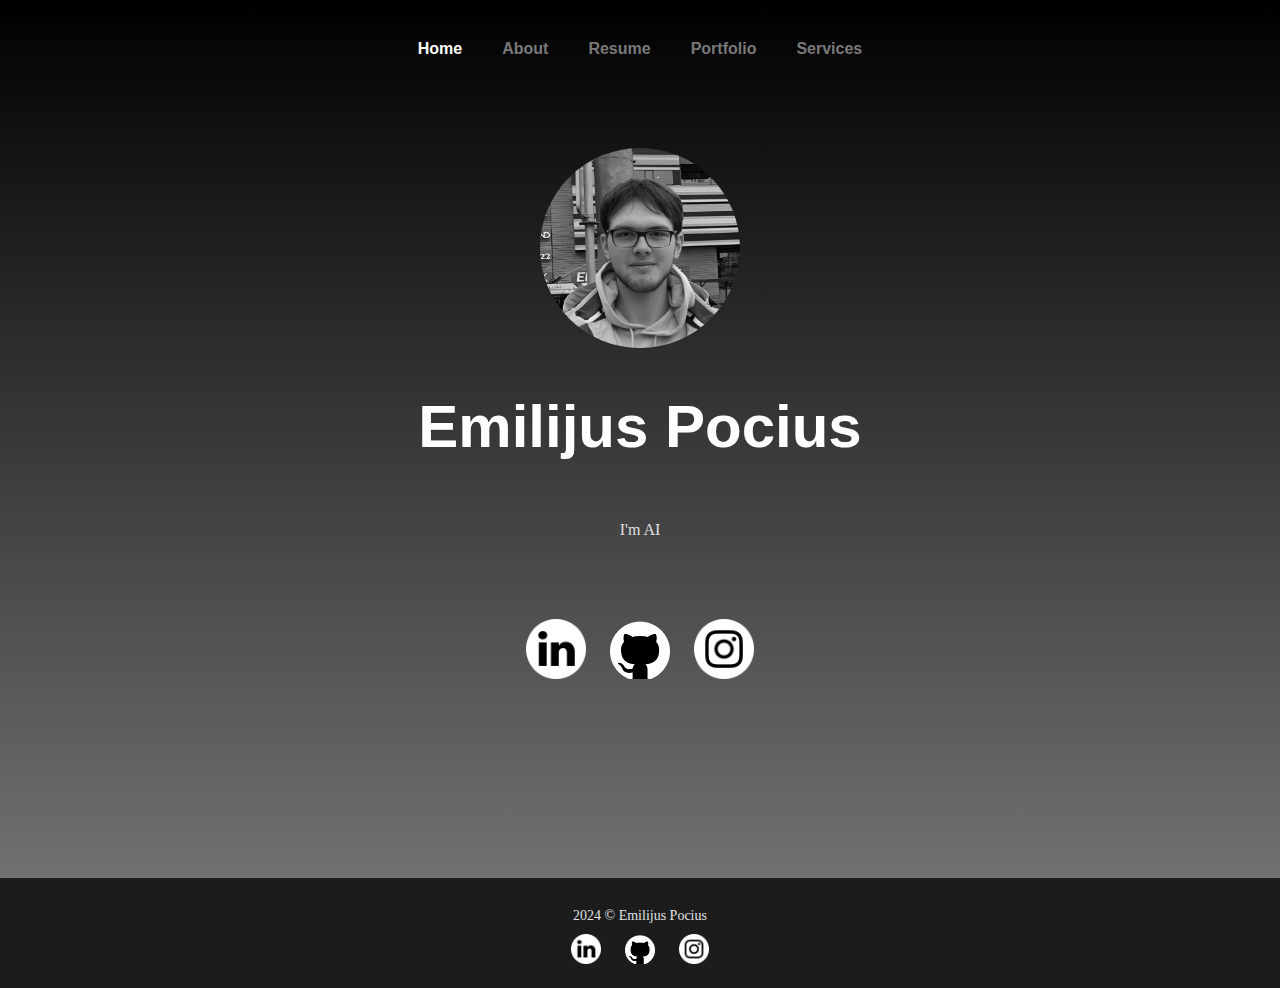
==== index.html @ 770618f8 "Fix" ====
<!DOCTYPE html>
<html lang="en">
<head>
    <meta charset="UTF-8">
    <meta name="author" content="Emilijus Pocius">
    <meta name="description" content="Laboratorinis darbas">
    <title>Emilijus Pocius</title>
    <link rel="stylesheet" href="styles.css">
    <script src="JS/loadingScript.js"></script>
    <script src="JS/activeClassScript.js"></script>
    <!-- Sukūrė: Emilijus Pocius, EDIf-23/2 -->
</head>
<body>

    <nav id="navmenu">
        <ul>
            <li><a href="index.html"><b>Home</b></a></li>
            <li><a href="about.html"><b>About</b></a></li>
            <li><a href="resume.html"><b>Resume</b></a></li>
            <li><a href="portfolio.html"><b>Portfolio</b></a></li>
            <li><a href="services.html"><b>Services</b></a></li>
        </ul>
    </nav>

    <section id="home">
        <div class="profile-img">
            <img src="Files/profile-img.png" width="200" alt="Profile Image">
        </div>
        <h1>Emilijus Pocius</h1>
        <p>I'm AI</p>
        <div id="socials" class="socials">
            <a href="https://www.linkedin.com/in/emilijus-pocius-7b3782293/" target="_blank" aria-label="LinkedIn">
                <img src="Files/linkedin-logo.png" width="60" class="linkedin" alt="LinkedIn Logo">
            </a>
            <a href="https://github.com/EmilijusPocius" target="_blank" aria-label="GitHub">
                <img src="Files/github-logo.png" width="60" class="github" alt="GitHub Logo">
            </a>
            <a href="https://www.instagram.com/pocius147/" target="_blank" aria-label="Instagram">
                <img src="Files/instagram-logo.png" width="60" class="instagram" alt="Instagram Logo">
            </a>
        </div>   
    </section>

    <div class="loader"></div>

    <footer id="footer">
        <div class="footer-content">
            <p> 2024 &copy; Emilijus Pocius</p>
            <div class="footer-socials">
                <a href="https://www.linkedin.com/in/emilijus-pocius-7b3782293/" target="_blank" aria-label="LinkedIn">
                    <img src="Files/linkedin-logo.png" width="30" alt="LinkedIn Logo">
                </a>
                <a href="https://github.com/EmilijusPocius" target="_blank" aria-label="GitHub">
                    <img src="Files/github-logo.png" width="30" alt="GitHub Logo">
                </a>
                <a href="https://www.instagram.com/pocius147/" target="_blank" aria-label="Instagram">
                    <img src="Files/instagram-logo.png" width="30" alt="Instagram Logo">
                </a>
            </div>
        </div>
    </footer>

</body>
</html>
---- styles.css ----
* {
    box-sizing: border-box;
}

html, body {
    margin: 0;
    background: linear-gradient(#000000, #7f7f7f);
}

.loader {
    z-index: 1000;
    position: fixed;
    top: 0;
    left: 0;
    width: 100vw;
    height: 100vh;
    display: flex;
    justify-content: center;
    align-items: center;
    background-color: #000000;
    transition: opacity 0.75s, visibility 0.75s;
}

.loader-hidden {
    opacity: 0;
    visibility: hidden;
}

.loader::after {
    content: "";
    width: 60px;
    height: 60px;
    border: 15px solid #000000;
    border-radius: 100px;
    border-top-color: #ffffff;
    border-bottom-color: #ffffff;
    animation: loading 1s  infinite;
}

@keyframes loading {
    from {
        transform: rotate(0turn);
    }
    to {
        transform: rotate(1turn);
    }
}

#navmenu {
    padding: 20px;
    width: 100%;
}

#navmenu a {
    position: relative;
    z-index: 10;
}

#navmenu ul {
    list-style: none;
    padding: 0;
    margin: 20px 0 0 0;
    display: flex;
    justify-content: center;
}

#navmenu ul li a {
    font-family: 'Roboto', sans-serif;
    text-decoration: none;
    color: #797979;
    padding: 20px;
}

#navmenu ul li a:hover {
    color: #ffffff;
}

#navmenu ul li a.active {
    color: #ffffff;
}

h1, h2, h3, h4, h5, h6 {
    font-family: 'Roboto', sans-serif;
    font-weight: 600;
    color: #ffffff;
}

h1 {
    font-size: 60px;
    text-align: center;
}

h2 {
    font-size: 40px;
    text-align: center;
}

h3 {
    font-size: 30px;
}

p {
    font-family: 'Georgia', serif;
    font-size: 16px;
    font-weight: 400;
    color: #e0e0e0;
    margin-bottom: 16px;
}

#home {
    text-align: center;
    padding: 20px;
    height: 900px;
    width: 100%;
    margin-top: -100px;
}

#home p {
    padding: 20px;
    margin-bottom: 60px;
}

#socials img {
    transition: transform 0.3s ease, opacity 0.3s ease;
    cursor: pointer;
}

#socials img:hover {
    transform: scale(1.1);
    opacity: 0.8;
}

.profile-img img {
    margin-top: 150px;
    border-radius: 50%;
}

.socials a {
    margin: 0px 10px;
    display: inline-block;
    transition: transform 0.3s ease;
}

.socials img {
    border-radius: 8px;
}

.socials a:hover {
    transform: scale(1.1);
    opacity: 0.8;
}

#footer {
    background-color: #1c1c1c;
    color: #ffffff;
    text-align: center;
    padding: 20px 0;
    position: relative;
    bottom: 0;
    width: 100%;
    font-family: 'Roboto', sans-serif;
}

.footer-content {
    max-width: 800px;
    margin: 0 auto;
}

.footer-socials a {
    margin: 0 10px;
    display: inline-block;
    transition: transform 0.3s ease;
}

.footer-socials img {
    transition: transform 0.3s ease, opacity 0.3s ease;
}

.footer-socials a:hover img {
    transform: scale(1.2);
    opacity: 0.8;
}

.footer-content p {
    margin: 10px 0;
    font-size: 14px;
}
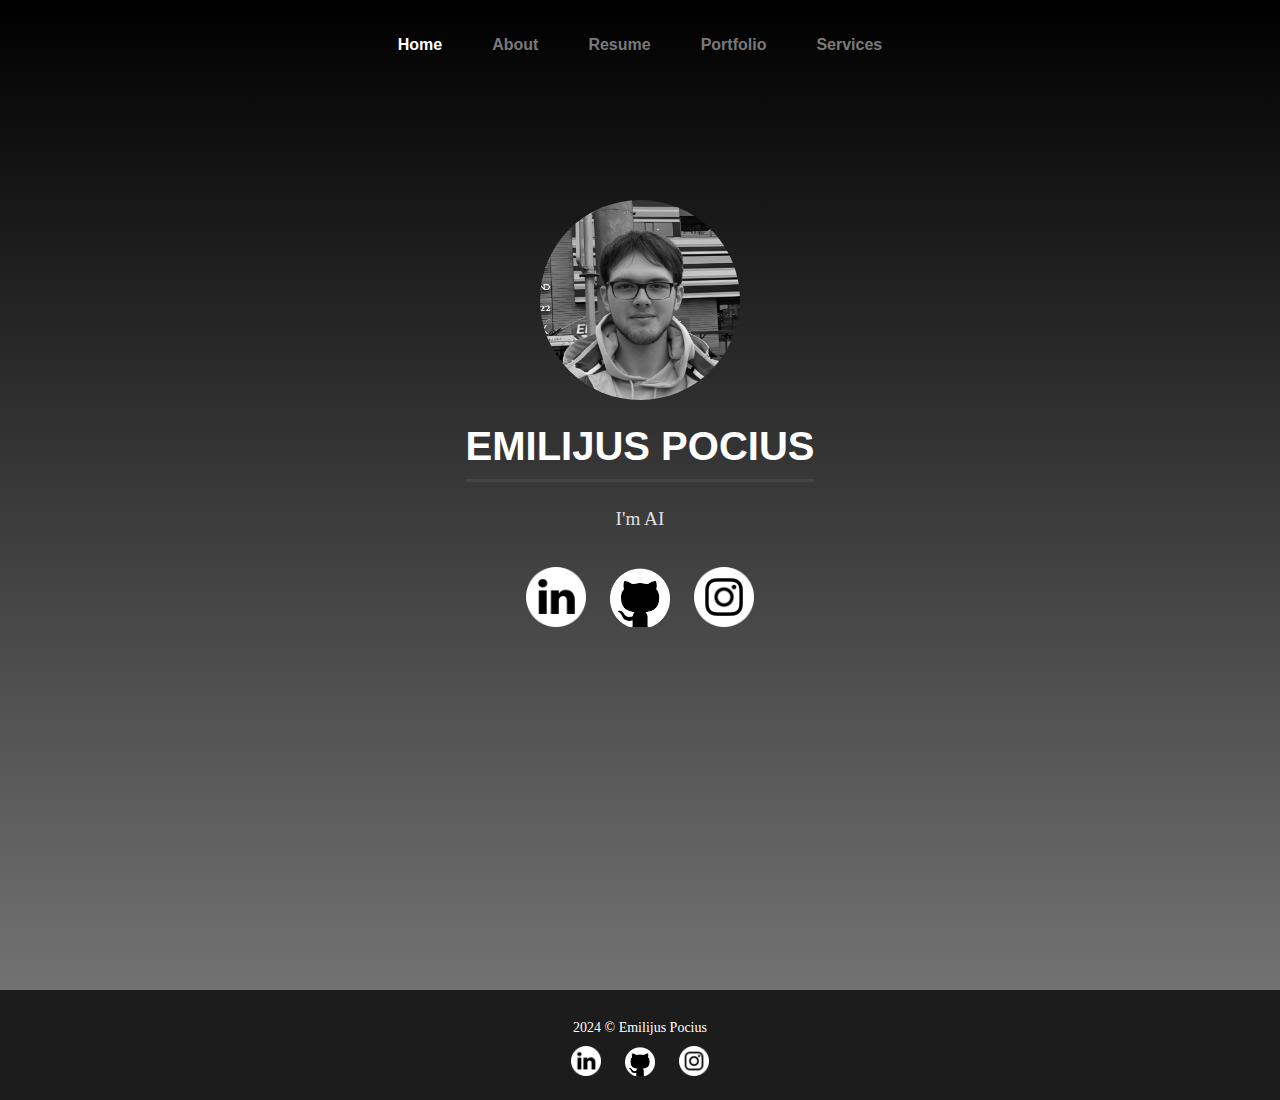
==== commit 1292ba04: "Responsive layout" ====
--- a/index.html
+++ b/index.html
@@ -4,6 +4,7 @@
     <meta charset="UTF-8">
     <meta name="author" content="Emilijus Pocius">
     <meta name="description" content="Laboratorinis darbas">
+    <meta name="viewport" content="width=device-width, initial-scale=1.0">
     <title>Emilijus Pocius</title>
     <link rel="stylesheet" href="styles.css">
     <script src="JS/loadingScript.js"></script>
@@ -24,7 +25,7 @@
 
     <section id="home">
         <div class="profile-img">
-            <img src="Files/profile-img.png" width="200" alt="Profile Image">
+            <img src="Files/profile-img.png" alt="Profile Image">
         </div>
         <h1>Emilijus Pocius</h1>
         <p>I'm AI</p>
--- a/styles.css
+++ b/styles.css
@@ -1,5 +1,7 @@
 * {
     box-sizing: border-box;
+    margin: 0;
+    padding: 0;
 }
 
 html, body {
@@ -7,6 +9,7 @@
     background: linear-gradient(#000000, #7f7f7f);
 }
 
+/* Loading Screen */
 .loader {
     z-index: 1000;
     position: fixed;
@@ -45,9 +48,12 @@
         transform: rotate(1turn);
     }
 }
-
+/* --------- */
+
+/* Navmenu */
 #navmenu {
-    padding: 20px;
+    padding: 4vh;
+    top: 0;
     width: 100%;
 }
 
@@ -58,66 +64,57 @@
 
 #navmenu ul {
     list-style: none;
-    padding: 0;
-    margin: 20px 0 0 0;
     display: flex;
     justify-content: center;
+    gap: 20px;
 }
 
 #navmenu ul li a {
     font-family: 'Roboto', sans-serif;
     text-decoration: none;
     color: #797979;
-    padding: 20px;
-}
-
-#navmenu ul li a:hover {
-    color: #ffffff;
-}
-
+    padding: 15px;
+    transition: color 0.3s ease;
+}
+
+#navmenu ul li a:hover,
 #navmenu ul li a.active {
     color: #ffffff;
 }
+/* --------- */
 
 h1, h2, h3, h4, h5, h6 {
     font-family: 'Roboto', sans-serif;
-    font-weight: 600;
-    color: #ffffff;
-}
-
-h1 {
-    font-size: 60px;
-    text-align: center;
-}
-
-h2 {
-    font-size: 40px;
-    text-align: center;
-}
-
-h3 {
-    font-size: 30px;
 }
 
 p {
     font-family: 'Georgia', serif;
-    font-size: 16px;
-    font-weight: 400;
-    color: #e0e0e0;
-    margin-bottom: 16px;
-}
-
-#home {
+}
+
+#home, #about, #resume, #portfolio, #services {
     text-align: center;
     padding: 20px;
-    height: 900px;
+    min-height: 100vh;
     width: 100%;
-    margin-top: -100px;
+}
+
+/* Home Section */
+#home h1 {
+    font-size: 2.5rem;
+    margin-bottom: 20px;
+    font-weight: 700;
+    text-transform: uppercase;
+    color: #ffffff;
+    border-bottom: 3px solid #444;
+    display: inline-block;
+    padding-bottom: 10px;
 }
 
 #home p {
-    padding: 20px;
-    margin-bottom: 60px;
+    font-size: 1.2rem;
+    line-height: 1.8;
+    margin-bottom: 30px;
+    color: #e0e0e0;
 }
 
 #socials img {
@@ -131,8 +128,10 @@
 }
 
 .profile-img img {
-    margin-top: 150px;
+    margin-top: 10vh;
     border-radius: 50%;
+    max-width: 200px;
+    margin-bottom: 20px;
 }
 
 .socials a {
@@ -149,7 +148,147 @@
     transform: scale(1.1);
     opacity: 0.8;
 }
-
+/* --------- */
+
+/* About Section */
+#about {
+    padding: 40px 20px;
+    max-width: 1200px;
+    margin: 0 auto;
+    text-align: center;
+    color: #ffffff;
+    font-family: 'Roboto', sans-serif;
+}
+
+#about h2 {
+    font-size: 2.5rem;
+    margin-bottom: 20px;
+    font-weight: 700;
+    text-transform: uppercase;
+    color: #ffffff;
+    border-bottom: 3px solid #444;
+    display: inline-block;
+    padding-bottom: 10px;
+}
+
+#about p {
+    font-size: 1.2rem;
+    line-height: 1.8;
+    margin-bottom: 30px;
+    color: #e0e0e0;
+}
+
+#about h3 {
+    font-size: 2rem;
+    margin-top: 30px;
+    color: #fafafa;
+}
+
+#about ul {
+    list-style: none;
+    padding: 0;
+    margin: 0;
+}
+
+#about ul li {
+    font-size: 1rem;
+    margin: 10px 0;
+    color: #cccccc;
+}
+
+#about ul li b {
+    color: #ffffff;
+}
+
+#about div {
+    margin-bottom: 20px;
+}
+
+#about .info-wrapper {
+    display: flex;
+    justify-content: center;
+    flex-wrap: wrap;
+    gap: 20px;
+}
+/* --------- */
+
+/* Resume Section*/
+#resume {
+    max-width: 1200px;
+    margin: 40px auto;
+    padding: 20px;
+    border-radius: 10px;
+}
+
+#resume h2 {
+    text-align: center;
+    color: #ffffff;
+    font-size: 2rem;
+    margin-bottom: 20px;
+    font-family: 'Roboto', sans-serif;
+}
+
+.resume-summary {
+    text-align: center;
+    font-size: 1.2rem;
+    color: #e0e0e0;
+    margin-bottom: 30px;
+    font-family: 'Open Sans', sans-serif;
+}
+
+.resume-section {
+    margin-bottom: 30px;
+}
+
+.resume-section h3 {
+    font-size: 1.5rem;
+    color: #ffffff;
+    border-bottom: 2px solid #ddd;
+    padding-bottom: 5px;
+    margin-bottom: 15px;
+}
+
+.resume-item {
+    padding: 10px 15px;
+    margin-bottom: 15px;
+}
+
+.resume-item h4 {
+    font-size: 1.3rem;
+    color: #e0e0e0;
+    margin-bottom: 5px;
+}
+
+.resume-item h5 {
+    font-size: 1.1rem;
+    color: #e0e0e0;
+    margin-bottom: 10px;
+}
+
+.resume-item p {
+    margin: 5px 0;
+    color: #cccccc;
+    line-height: 1.6;
+}
+
+.contact-info {
+    list-style: none;
+    padding: 0;
+    margin: 10px 0;
+}
+
+.contact-info li {
+    margin: 5px 0;
+    color: #cccccc;
+}
+
+.contact-info a {
+    color: #cccccc;
+    text-decoration: none;
+}
+/* --------- */
+
+/* Footer */
 #footer {
     background-color: #1c1c1c;
     color: #ffffff;
@@ -173,6 +312,8 @@
 }
 
 .footer-socials img {
+    max-width: 30px;
+    width: 100%; 
     transition: transform 0.3s ease, opacity 0.3s ease;
 }
 
@@ -184,4 +325,67 @@
 .footer-content p {
     margin: 10px 0;
     font-size: 14px;
-}+}
+/* --------- */
+
+/* Responsive Screen */
+@media (max-width: 768px) {
+    h1 {
+        font-size: 2rem; /* Smaller font size */
+    }
+
+    .profile-img img {
+        max-width: 150px;
+    }
+
+    #navmenu ul {
+        flex-direction: row; /* Stack nav links */
+        gap: 0px;
+    }
+
+    #navmenu ul li a {
+        font-size: 0.9rem;
+        padding: 10px;
+    }
+
+    .socials img {
+        max-width: 40px;
+    }
+
+    #about .info-wrapper {
+        flex-direction: column;
+        align-items: center;
+    }
+
+    #about .info-wrapper > div {
+        text-align: center;
+    }
+}
+
+@media (max-width: 480px) {
+    h1 {
+        font-size: 1.5rem;
+    }
+
+    .profile-img img {
+        max-width: 120px;
+    }
+
+    #navmenu ul li a {
+        font-size: 0.5rem;
+        padding: 10px;
+    }
+
+    p {
+        font-size: 0.9rem;
+    }
+
+    .socials img {
+        max-width: 30px;
+    }
+
+    #footer p {
+        font-size: 0.8rem;
+    }
+}
+/* --------- */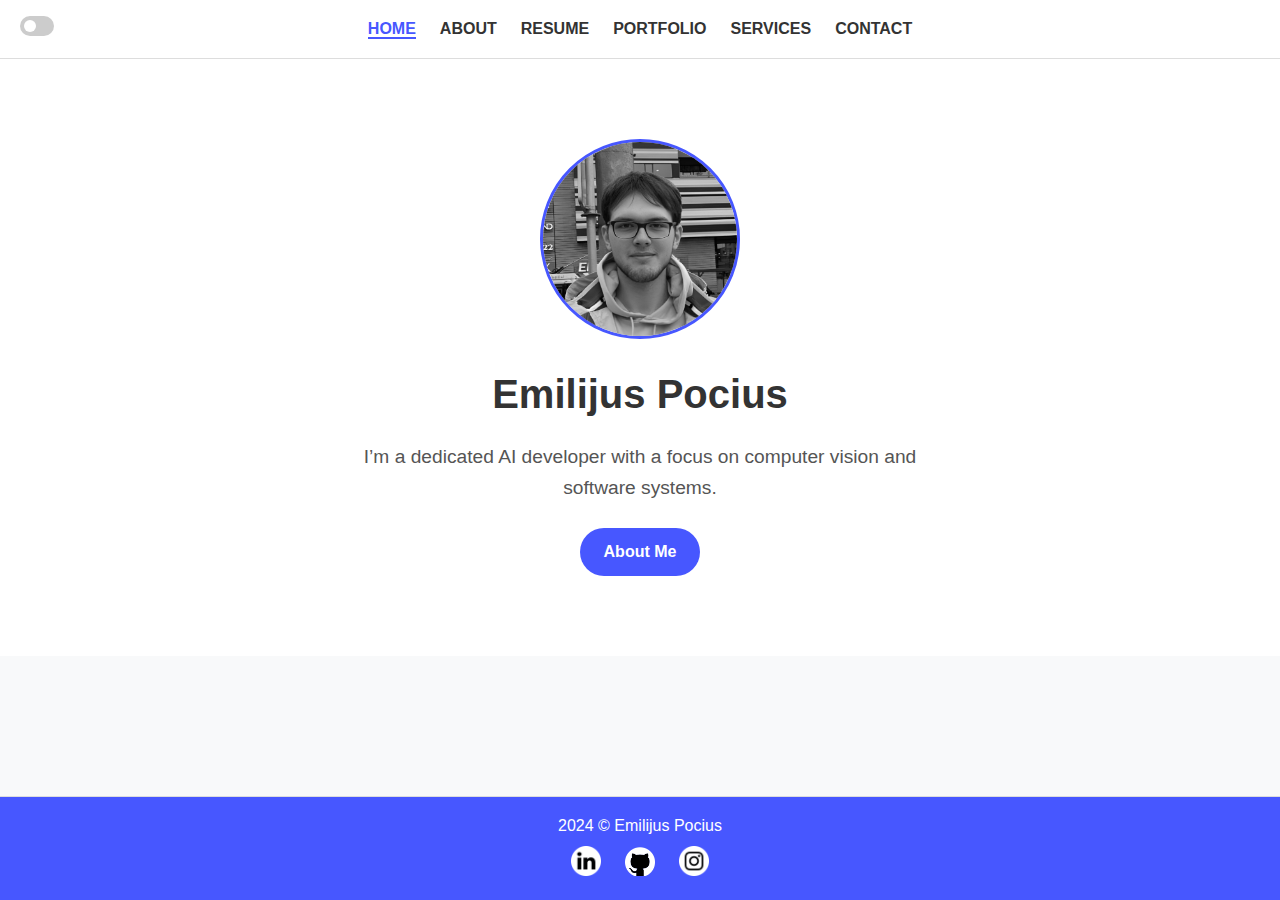
==== commit 17963495: "Update" ====
--- a/index.html
+++ b/index.html
@@ -2,64 +2,67 @@
 <html lang="en">
 <head>
     <meta charset="UTF-8">
+    <meta name="viewport" content="width=device-width, initial-scale=1.0">
     <meta name="author" content="Emilijus Pocius">
-    <meta name="description" content="Laboratorinis darbas">
-    <meta name="viewport" content="width=device-width, initial-scale=1.0">
-    <title>Emilijus Pocius</title>
-    <link rel="stylesheet" href="styles.css">
+    <title>Home - Emilijus Pocius</title>
+    <!-- Global styles -->
+    <link rel="stylesheet" href="CSS/global.css">
+    <!-- Home page styles -->
+    <link rel="stylesheet" href="CSS/home.css">
+
     <script src="JS/loadingScript.js"></script>
-    <script src="JS/activeClassScript.js"></script>
-    <!-- Sukūrė: Emilijus Pocius, EDIf-23/2 -->
 </head>
 <body>
-
-    <nav id="navmenu">
+    <!-- Navbar -->
+    <nav class="navbar">
+        <div class="mode-switch">
+            <label for="mode-toggle" class="switch">
+                <input type="checkbox" id="mode-toggle" aria-label="Toggle dark/light mode">
+                <span class="slider"></span>
+            </label>
+        </div>
         <ul>
-            <li><a href="index.html"><b>Home</b></a></li>
-            <li><a href="about.html"><b>About</b></a></li>
-            <li><a href="resume.html"><b>Resume</b></a></li>
-            <li><a href="portfolio.html"><b>Portfolio</b></a></li>
-            <li><a href="services.html"><b>Services</b></a></li>
+            <li><a href="index.html" class="active">Home</a></li>
+            <li><a href="about.html">About</a></li>
+            <li><a href="resume.html">Resume</a></li>
+            <li><a href="portfolio.html">Portfolio</a></li>
+            <li><a href="services.html">Services</a></li>
+            <li><a href="contact.html">Contact</a></li>
         </ul>
     </nav>
 
-    <section id="home">
-        <div class="profile-img">
-            <img src="Files/profile-img.png" alt="Profile Image">
-        </div>
-        <h1>Emilijus Pocius</h1>
-        <p>I'm AI</p>
-        <div id="socials" class="socials">
-            <a href="https://www.linkedin.com/in/emilijus-pocius-7b3782293/" target="_blank" aria-label="LinkedIn">
-                <img src="Files/linkedin-logo.png" width="60" class="linkedin" alt="LinkedIn Logo">
-            </a>
-            <a href="https://github.com/EmilijusPocius" target="_blank" aria-label="GitHub">
-                <img src="Files/github-logo.png" width="60" class="github" alt="GitHub Logo">
-            </a>
-            <a href="https://www.instagram.com/pocius147/" target="_blank" aria-label="Instagram">
-                <img src="Files/instagram-logo.png" width="60" class="instagram" alt="Instagram Logo">
-            </a>
-        </div>   
-    </section>
+    <!-- Hero Section -->
+    <main>
+        <section class="hero">
+            <div class="hero-content">
+                <img src="Files/profile-img.png" alt="Emilijus Pocius" class="profile-picture">
+                <h1>Emilijus Pocius</h1>
+                <p>I’m a dedicated AI developer with a focus on computer vision and software systems.</p>
+                <a href="about.html" class="btn">About Me</a>
+            </div>
+        </section>
+    </main>
 
     <div class="loader"></div>
 
+    <!-- Footer -->
     <footer id="footer">
         <div class="footer-content">
-            <p> 2024 &copy; Emilijus Pocius</p>
+            <p>2024 &copy; Emilijus Pocius</p>
             <div class="footer-socials">
                 <a href="https://www.linkedin.com/in/emilijus-pocius-7b3782293/" target="_blank" aria-label="LinkedIn">
-                    <img src="Files/linkedin-logo.png" width="30" alt="LinkedIn Logo">
+                    <img src="Files/linkedin-logo.png" alt="LinkedIn Logo">
                 </a>
                 <a href="https://github.com/EmilijusPocius" target="_blank" aria-label="GitHub">
-                    <img src="Files/github-logo.png" width="30" alt="GitHub Logo">
+                    <img src="Files/github-logo.png" alt="GitHub Logo">
                 </a>
                 <a href="https://www.instagram.com/pocius147/" target="_blank" aria-label="Instagram">
-                    <img src="Files/instagram-logo.png" width="30" alt="Instagram Logo">
+                    <img src="Files/instagram-logo.png" alt="Instagram Logo">
                 </a>
             </div>
         </div>
     </footer>
 
+    <script src="JS/themeToggle.js"></script>
 </body>
 </html>
--- a/CSS/global.css
+++ b/CSS/global.css
@@ -0,0 +1,225 @@
+/* Reset styles */
+* {
+    margin: 0;
+    padding: 0;
+    box-sizing: border-box;
+    transition: all 0.3s ease;
+}
+
+main {
+    flex-grow: 1; /* Pushes the footer to the bottom */
+}
+
+/* Body styles */
+body {
+    font-family: Arial, sans-serif;
+    background-color: #f8f9fa;
+    color: #333;
+    line-height: 1.6;
+}
+
+html, body {
+    height: 100%;
+    margin: 0;
+    padding: 0;
+    display: flex;
+    flex-direction: column;
+    overflow-x: hidden; /* Disable horizontal scrolling */
+    overflow-y: auto; /* Allow vertical scrolling */
+}
+
+/* Links */
+a {
+    text-decoration: none;
+    color: inherit;
+}
+
+/* Loading Screen */
+.loader {
+    z-index: 1000;
+    position: fixed;
+    top: 0;
+    left: 0;
+    width: 100vw;
+    height: 100vh;
+    display: flex;
+    justify-content: center;
+    align-items: center;
+    background-color: #ffffff;
+    transition: opacity 0.75s, visibility 0.75s;
+}
+
+.loader-hidden {
+    opacity: 0;
+    visibility: hidden;
+}
+
+.loader::after {
+    content: "";
+    width: 60px;
+    height: 60px;
+    border: 15px solid #4757ff;
+    border-radius: 100px;
+    border-top-color: #ffffff;
+    border-bottom-color: #ffffff;
+    animation: loading 1s  infinite;
+}
+
+@keyframes loading {
+    from {
+        transform: rotate(0turn);
+    }
+    to {
+        transform: rotate(1turn);
+    }
+}
+
+/* Navbar */
+.navbar {
+    position: sticky;
+    top: 0;
+    z-index: 1000;
+    display: flex;
+    justify-content: center; /* Center the links */
+    align-items: center;
+    background-color: #fff;
+    padding: 1rem 2rem;
+    border-bottom: 1px solid #ddd;
+}
+
+.navbar ul {
+    list-style: none;
+    display: flex;
+    gap: 1.5rem;
+}
+
+.navbar a {
+    font-weight: bold;
+    color: #333;
+    text-transform: uppercase;
+    transition: color 0.3s;
+}
+
+.navbar .active {
+    color: #4757ff;
+    border-bottom: 2px solid #4757ff;
+}
+
+.navbar a:hover {
+    color: #7c87ff;
+}
+
+/* Mode Switch */
+.mode-switch {
+    position: absolute;
+    left: 20px; /* Position the switch on the left */
+}
+
+.switch {
+    position: relative;
+    display: inline-block;
+    width: 34px;
+    height: 20px;
+}
+
+.switch input {
+    opacity: 0;
+    width: 0;
+    height: 0;
+}
+
+.slider {
+    position: absolute;
+    cursor: pointer;
+    top: 0;
+    left: 0;
+    right: 0;
+    bottom: 0;
+    background-color: #ccc;
+    transition: 0.4s;
+    border-radius: 50px;
+}
+
+.slider:before {
+    position: absolute;
+    content: "";
+    height: 12px;
+    width: 12px;
+    border-radius: 50px;
+    left: 4px;
+    bottom: 4px;
+    background-color: white;
+    transition: 0.4s;
+}
+
+input:checked + .slider {
+    background-color: #2196F3;
+}
+
+input:checked + .slider:before {
+    transform: translateX(14px);
+}
+
+/* Footer */
+footer {
+    flex-shrink: 0;
+    text-align: center;
+    background-color: #4757ff;
+    padding: 1rem 0;
+    border-top: 1px solid #ddd;
+}
+
+footer p {
+    margin-bottom: 0.5rem;
+    color: #ffffff;
+}
+
+.footer-socials img {
+    margin: 0 10px;
+    max-width: 30px;
+    width: 100%; 
+    transition: transform 0.3s ease, opacity 0.3s ease;
+}
+
+.footer-socials a:hover img {
+    transform: scale(1.2);
+    opacity: 0.8;
+}
+
+
+
+/* Dark Mode Styles */
+body.dark-mode {
+    background-color: #1c1c1c; /* Dark background */
+    color: #f4f4f4; /* Light text */
+}
+
+body.dark-mode .loader {
+    background-color: #2c2c2c; /* Dark background when in dark mode */
+}
+
+body.dark-mode .loader::after {
+    border-top-color: #2c2c2c; /* Lighter spinner color for dark mode */
+    border-bottom-color: #2c2c2c; /* Lighter spinner color for dark mode */
+}
+
+body.dark-mode .navbar {
+    background-color: #333;
+    border-bottom: 1px solid #444;
+}
+
+body.dark-mode .navbar a {
+    color: #f4f4f4;
+}
+
+body.dark-mode .navbar .active {
+    color: #7c87ff;
+}
+
+body.dark-mode .footer {
+    background-color: #222;
+}
+
+body.dark-mode .footer p {
+    color: #ddd;
+}
--- a/CSS/home.css
+++ b/CSS/home.css
@@ -0,0 +1,55 @@
+/* Hero Section */
+.hero {
+    text-align: center;
+    padding: 80px 0;
+    background-color: #ffffff;
+}
+
+.hero-content {
+    max-width: 600px;
+    margin: 0 auto;
+}
+
+.profile-picture {
+    width: 200px;
+    height: 200px;
+    border-radius: 50%;
+    border: 3px solid #4757ff;
+    margin-bottom: 1rem;
+}
+
+.hero h1 {
+    font-size: 2.5rem;
+    color: #333;
+    margin-bottom: 1rem;
+}
+
+.hero p {
+    font-size: 1.2rem;
+    color: #555;
+    margin-bottom: 1.5rem;
+}
+
+.btn {
+    display: inline-block;
+    background-color: #4757ff;
+    color: #fff;
+    padding: 0.7rem 1.5rem;
+    border-radius: 30px;
+    font-size: 1rem;
+    font-weight: bold;
+    transition: background-color 0.3s;
+}
+
+.btn:hover {
+    background-color: #7c87ff;
+}
+
+body.dark-mode .hero {
+    background-color: #333;
+}
+
+body.dark-mode .hero h1,
+body.dark-mode .hero p {
+    color: #f4f4f4;
+}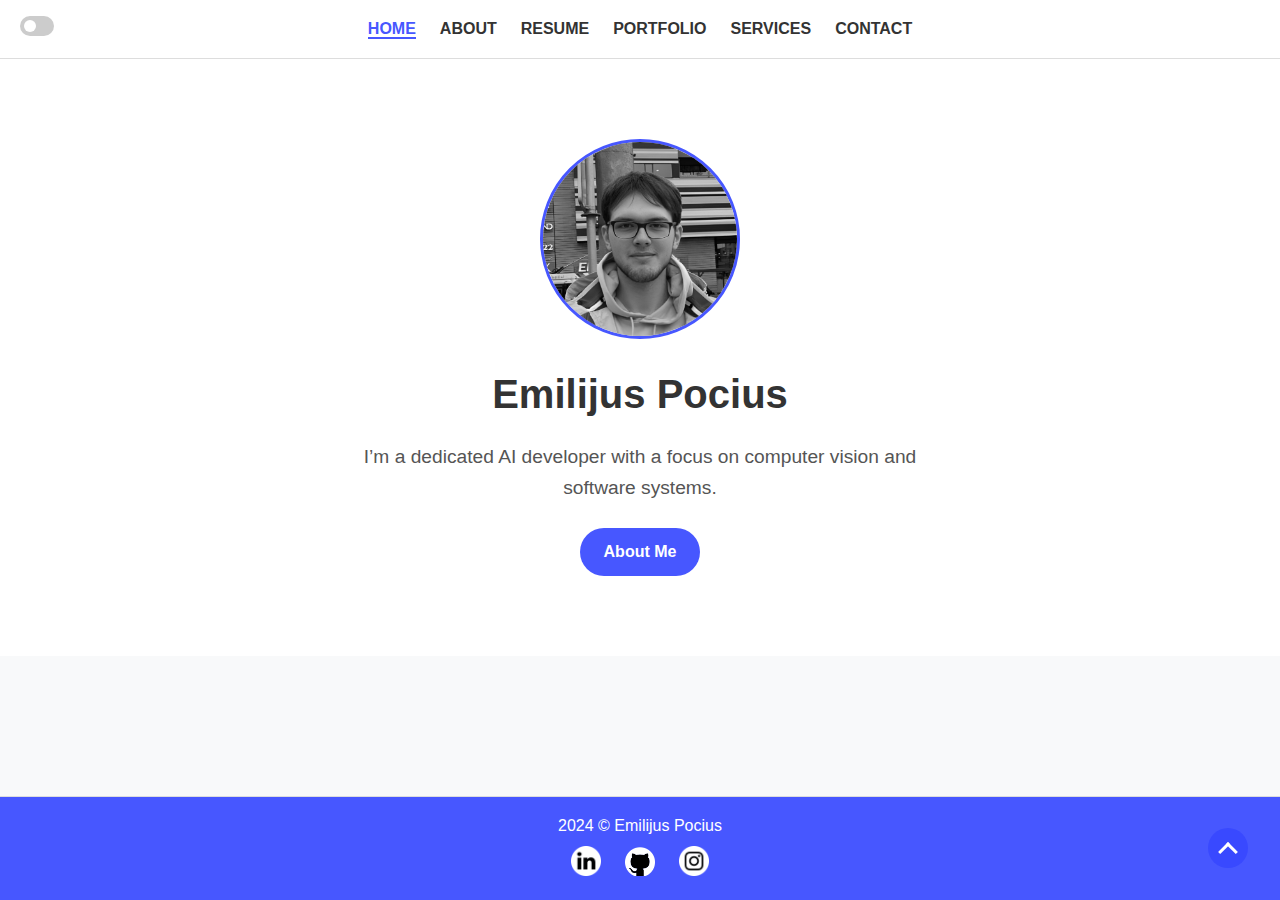
==== commit e6920fda: "Basic scroll to top button" ====
--- a/index.html
+++ b/index.html
@@ -4,22 +4,36 @@
     <meta charset="UTF-8">
     <meta name="viewport" content="width=device-width, initial-scale=1.0">
     <meta name="author" content="Emilijus Pocius">
-    <title>Home - Emilijus Pocius</title>
-    <!-- Global styles -->
+    <title>Emilijus Pocius - Home</title>
+
     <link rel="stylesheet" href="CSS/global.css">
-    <!-- Home page styles -->
     <link rel="stylesheet" href="CSS/home.css">
 
     <script src="JS/loadingScript.js"></script>
+    <script src="JS/dropDownMenu.js"></script>
 </head>
 <body>
-    <!-- Navbar -->
+    <a href="#main" class="back-to-top">
+        <i class="arrow-up"></i>
+    </a>
+
     <nav class="navbar">
         <div class="mode-switch">
             <label for="mode-toggle" class="switch">
                 <input type="checkbox" id="mode-toggle" aria-label="Toggle dark/light mode">
                 <span class="slider"></span>
             </label>
+        </div>
+        <div class="menu">
+            <button class="dropdown-toggle" aria-label="Toggle menu">☰</button>
+            <ul class="dropdown-menu">
+                <li><a href="index.html" class="active">Home</a></li>
+                <li><a href="about.html">About</a></li>
+                <li><a href="resume.html">Resume</a></li>
+                <li><a href="portfolio.html">Portfolio</a></li>
+                <li><a href="services.html">Services</a></li>
+                <li><a href="contact.html">Contact</a></li>
+            </ul>
         </div>
         <ul>
             <li><a href="index.html" class="active">Home</a></li>
@@ -31,8 +45,7 @@
         </ul>
     </nav>
 
-    <!-- Hero Section -->
-    <main>
+    <main id="main">
         <section class="hero">
             <div class="hero-content">
                 <img src="Files/profile-img.png" alt="Emilijus Pocius" class="profile-picture">
@@ -45,7 +58,6 @@
 
     <div class="loader"></div>
 
-    <!-- Footer -->
     <footer id="footer">
         <div class="footer-content">
             <p>2024 &copy; Emilijus Pocius</p>
--- a/CSS/global.css
+++ b/CSS/global.css
@@ -7,7 +7,7 @@
 }
 
 main {
-    flex-grow: 1; /* Pushes the footer to the bottom */
+    flex-grow: 1;
 }
 
 /* Body styles */
@@ -24,8 +24,9 @@
     padding: 0;
     display: flex;
     flex-direction: column;
-    overflow-x: hidden; /* Disable horizontal scrolling */
-    overflow-y: auto; /* Allow vertical scrolling */
+    overflow-x: hidden;
+    overflow-y: auto;
+    scroll-behavior: smooth;
 }
 
 /* Links */
@@ -45,8 +46,8 @@
     display: flex;
     justify-content: center;
     align-items: center;
-    background-color: #ffffff;
-    transition: opacity 0.75s, visibility 0.75s;
+    background-color: #000000;
+    transition: opacity 0.75s, visibility 0.8s;
 }
 
 .loader-hidden {
@@ -60,8 +61,8 @@
     height: 60px;
     border: 15px solid #4757ff;
     border-radius: 100px;
-    border-top-color: #ffffff;
-    border-bottom-color: #ffffff;
+    border-top-color: #000000;
+    border-bottom-color: #000000;
     animation: loading 1s  infinite;
 }
 
@@ -109,6 +110,56 @@
     color: #7c87ff;
 }
 
+.navbar button {
+    color: #4757ff;
+}
+
+.menu {
+    display: none;
+}
+
+@media screen and (max-width: 768px) {
+    .navbar ul {
+        display: none; /* Hide regular navbar links */
+    }
+
+    .menu {
+        display: block;
+    }
+    
+    .dropdown-toggle {
+        display: inline-block;
+        font-size: 1.5rem;
+        background: none;
+        border: none;
+        cursor: pointer;
+    }
+
+    .dropdown-menu {
+        display: none; /* Initially hide dropdown menu */
+        position: absolute;
+        top: 100%;
+        right: 1rem;
+        background-color: #fff;
+        box-shadow: 0 4px 6px rgba(0, 0, 0, 0.1);
+        border-radius: 8px;
+        list-style: none;
+        padding: 1rem;
+    }
+
+    .dropdown-menu a {
+        display: block;
+        padding: 0.5rem 1rem;
+        text-decoration: none;
+        color: #333;
+        text-align: left;
+    }
+
+    .dropdown-menu a:hover {
+        background-color: #f4f4f4;
+    }
+}
+
 /* Mode Switch */
 .mode-switch {
     position: absolute;
@@ -160,6 +211,39 @@
     transform: translateX(14px);
 }
 
+
+/* Scroll to Top Button */
+#top {
+    height: 0;
+}
+
+.back-to-top {
+    position: fixed;
+    bottom: 2rem;
+    right: 2rem;
+    display: inline-flex;
+    align-items: center;
+    justify-content: center;
+    background-color: #3949ff;
+    border-radius: 50%;
+    height: 40px;
+    width: 40px;
+}
+
+.back-to-top:hover {
+    background-color:#7c87ff;
+}
+
+.back-to-top .arrow-up {
+    width: 14px;
+    height: 14px;
+    border-left: 3px solid #ffffff;
+    border-bottom: 3px solid #ffffff;
+    transform: rotate(135deg);
+    margin-bottom: -7px;
+    pointer-events: none;
+}
+
 /* Footer */
 footer {
     flex-shrink: 0;
@@ -186,21 +270,10 @@
     opacity: 0.8;
 }
 
-
-
 /* Dark Mode Styles */
 body.dark-mode {
-    background-color: #1c1c1c; /* Dark background */
+    background-color: #2c2c2c;
     color: #f4f4f4; /* Light text */
-}
-
-body.dark-mode .loader {
-    background-color: #2c2c2c; /* Dark background when in dark mode */
-}
-
-body.dark-mode .loader::after {
-    border-top-color: #2c2c2c; /* Lighter spinner color for dark mode */
-    border-bottom-color: #2c2c2c; /* Lighter spinner color for dark mode */
 }
 
 body.dark-mode .navbar {
@@ -223,3 +296,11 @@
 body.dark-mode .footer p {
     color: #ddd;
 }
+
+body.dark-mode .dropdown-menu a{
+    color: #ddd;
+}
+
+body.dark-mode .dropdown-menu {
+    background-color: #333;
+}--- a/CSS/home.css
+++ b/CSS/home.css
@@ -46,7 +46,7 @@
 }
 
 body.dark-mode .hero {
-    background-color: #333;
+    background-color: #2c2c2c;
 }
 
 body.dark-mode .hero h1,
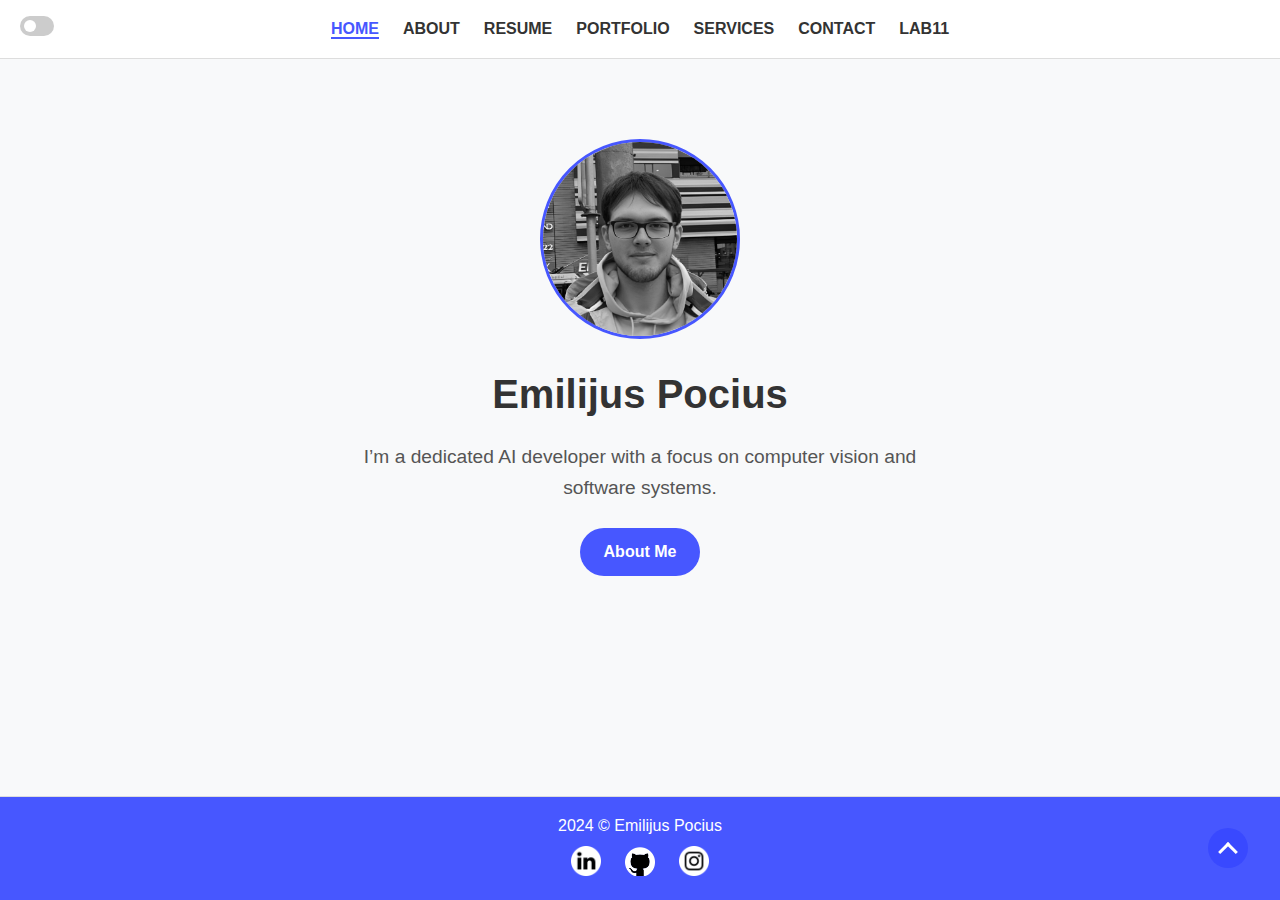
==== commit 174b5eb7: "Lab11" ====
--- a/index.html
+++ b/index.html
@@ -33,6 +33,7 @@
                 <li><a href="portfolio.html">Portfolio</a></li>
                 <li><a href="services.html">Services</a></li>
                 <li><a href="contact.html">Contact</a></li>
+                <li><a href="lab11.html">Lab11</a></li>
             </ul>
         </div>
         <ul>
@@ -42,6 +43,7 @@
             <li><a href="portfolio.html">Portfolio</a></li>
             <li><a href="services.html">Services</a></li>
             <li><a href="contact.html">Contact</a></li>
+            <li><a href="lab11.html">Lab11</a></li>
         </ul>
     </nav>
 
--- a/CSS/global.css
+++ b/CSS/global.css
@@ -213,10 +213,6 @@
 
 
 /* Scroll to Top Button */
-#top {
-    height: 0;
-}
-
 .back-to-top {
     position: fixed;
     bottom: 2rem;
@@ -244,6 +240,10 @@
     pointer-events: none;
 }
 
+.back-to-top.show{
+    display: inline-flex;
+}
+
 /* Footer */
 footer {
     flex-shrink: 0;
--- a/CSS/home.css
+++ b/CSS/home.css
@@ -2,7 +2,6 @@
 .hero {
     text-align: center;
     padding: 80px 0;
-    background-color: #ffffff;
 }
 
 .hero-content {
@@ -45,10 +44,6 @@
     background-color: #7c87ff;
 }
 
-body.dark-mode .hero {
-    background-color: #2c2c2c;
-}
-
 body.dark-mode .hero h1,
 body.dark-mode .hero p {
     color: #f4f4f4;
